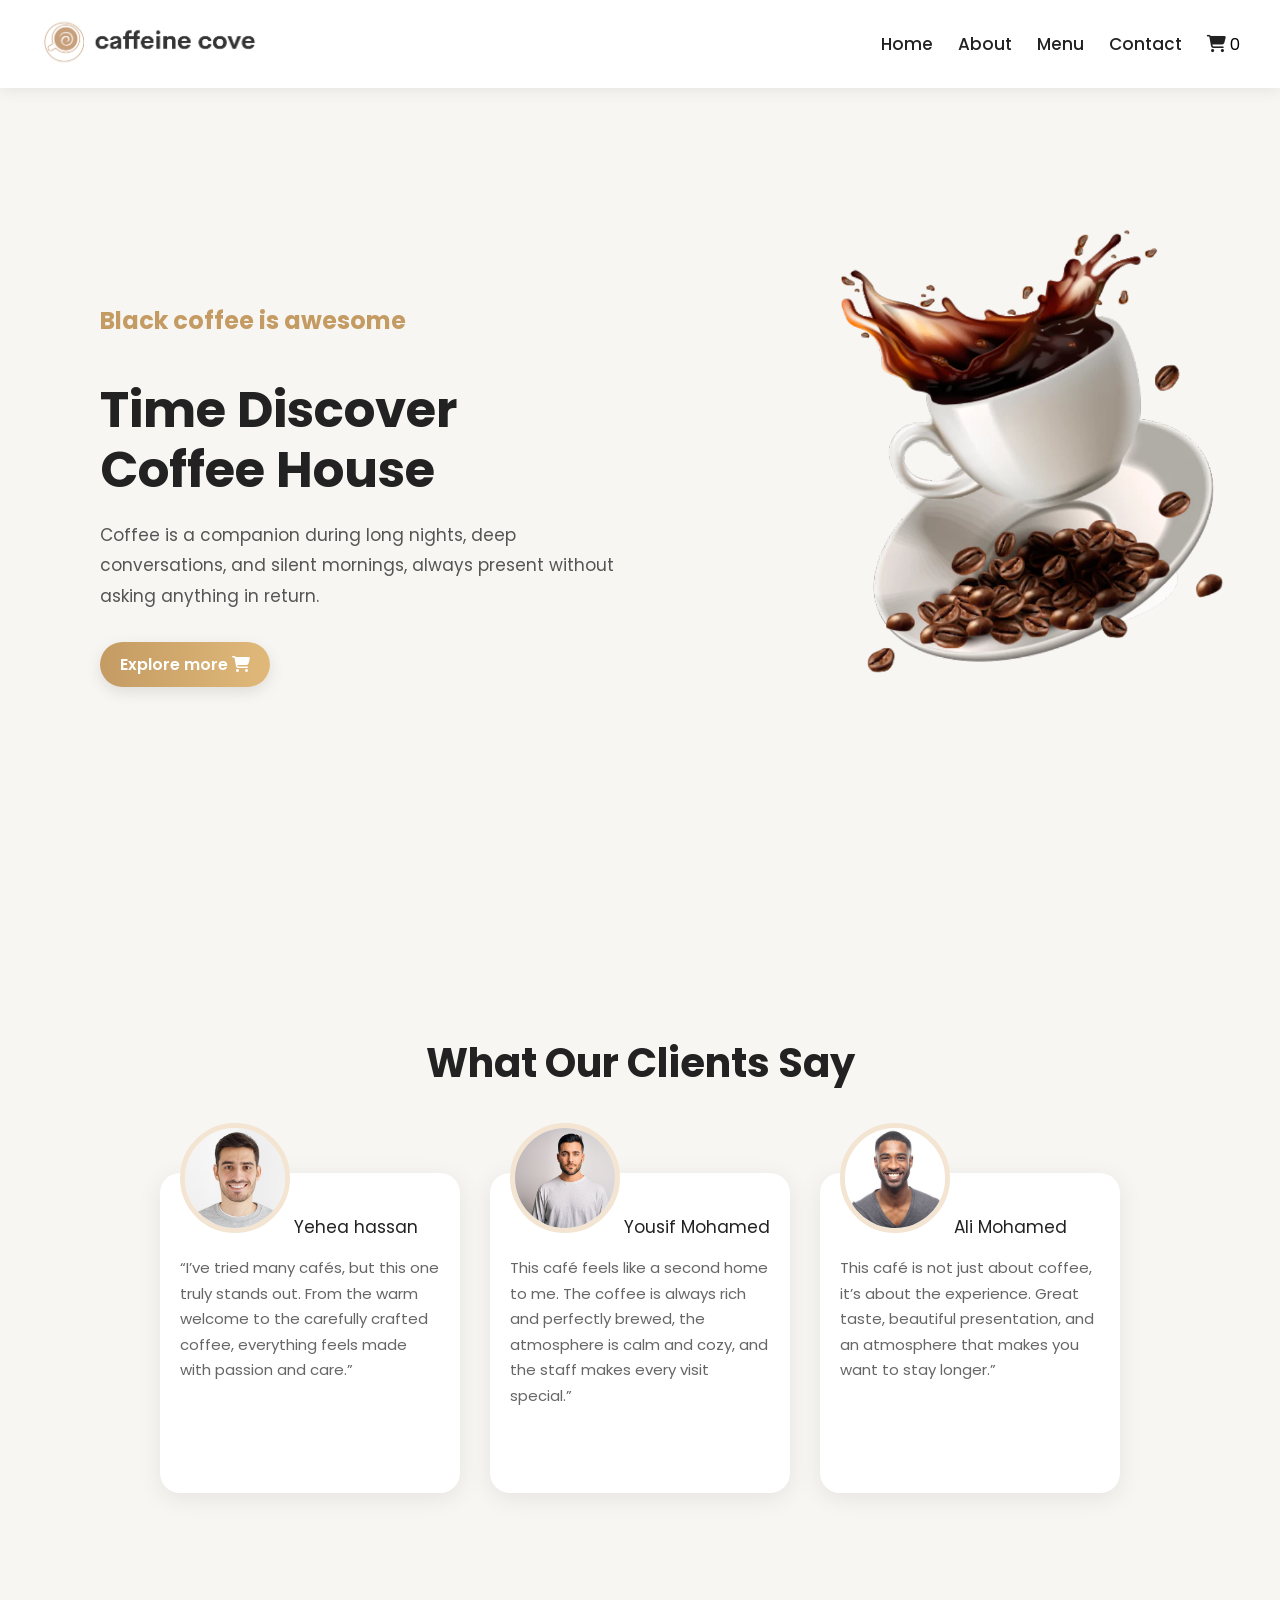
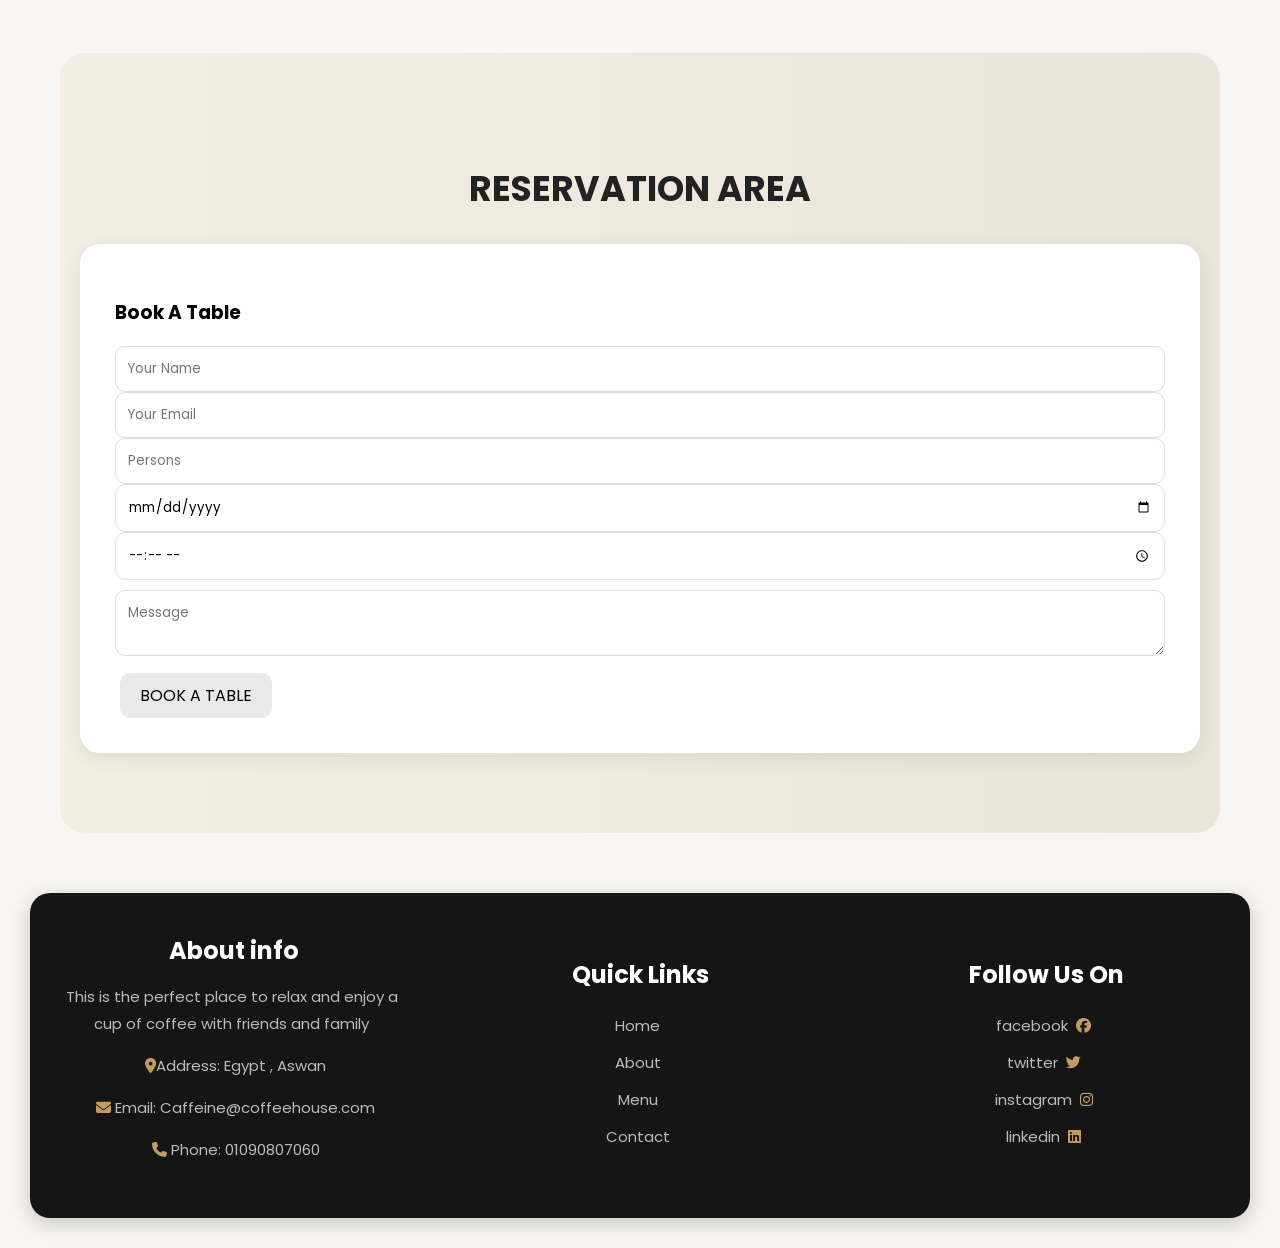
==== index.html @ f9142ec5 "Initial commit" ====
<!DOCTYPE html>
<html lang="en">
<head>
    <meta charset="UTF-8">
    <meta name="viewport" content="width=device-width, initial-scale=1.0">
    <title>Coffee shop</title>
    <!--css files-->
    <link rel="stylesheet" href="style.css">
    <link rel="stylesheet" href="https://cdnjs.cloudflare.com/ajax/libs/font-awesome/6.5.0/css/all.min.css">
</head>
<body>
    <!-- start the header-->
    <header>
        <!-- start the navbar-->
        <nav>
            <!-- start the Home section-->
            <div class="logo">
                <a href="#home">
                    <img src="images/logo.png" alt="logo">
                </a>
            </div>
            <div class="list">
              <ul>
                <li><a href="index.html">Home</a></li>
            <li><a href="about_page.html">About</a></li>
            <li><a href="menu_page.html">Menu</a></li>
            <li><a href="contact_page.html">Contact</a></li>
            <li class="cart">
                <a href="cart.html"><i class="fa-solid fa-cart-shopping"></i></a>
         <span id="cart-count">0</span>
             </li>
              </ul>
            </div>
        </nav>
        <!-- End the navbar-->
    </header>
    <!-- End the header-->
     <!-- start the Home section-->
      <section class="Home" id="home"> 
         <div class="Text">
         <h2>Black coffee is awesome</h2>
         <h1>Time Discover<br> Coffee House</h1>
         <p>Coffee is a companion during long nights, deep conversations, and silent mornings, always present without asking anything in return.</p>
         <button onclick="window.location.href='menu_page.html'">Explore more <i class="fa-solid fa-cart-shopping cart-icon"></i></button>
        </div>
            </section>
            <!-- End the Home section-->

                 <!-- start the Testimonials section-->
                 <section class="Testimonials" id="testimonials">
                    <h2>What Our Clients Say</h2>
                    <div class="Clients">
                    <div>
                     <img src="images/person1.jpg" alt="person1">
                     <span>Yehea hassan</span>
                     <p>“I’ve tried many cafés, but this one truly stands out. From the warm welcome to the carefully crafted coffee, everything feels made with passion and care.”</p>
                    </div>
                    <div>
                    <img src="images/person2.jpg" alt="person2">
                    <span>Yousif Mohamed</span>
                     <p>This café feels like a second home to me. The coffee is always rich and perfectly brewed, the atmosphere is calm and cozy, and the staff makes every visit special.”</p>
                    </div>
                    <div>
                     <img src="images/person3.jpg" alt="person3">
                     <span>Ali Mohamed</span>
                     <p>This café is not just about coffee, it’s about the experience. Great taste, beautiful presentation, and an atmosphere that makes you want to stay longer.”</p>
                    </div>
                    </div>
                 </section>
                 <!-- End the Testimonials section-->

                  <!-- start the contact section-->
                  <section class="contact" id="contact">
                    <div class="heading">
                      <h2>RESERVATION AREA</h2>
                      </div>
                      <div class="form">
                        <div class="head">
                        <h3>Book A Table</h3>
                        </div>
                        <input type="text" placeholder="Your Name">
                        <input type="email" placeholder="Your Email">
                        <input type="text" placeholder="Persons">
                        <input type="date">
                        <input type="time">
                        <textarea class="text" placeholder="Message"></textarea>
                        <button class="btn">BOOK A TABLE</button>
                      </div>
                      </section>
                       <!-- End the contact section-->

                        <!-- start the footer section-->
                        <footer class="footer">
                            <div class="about_info">
                                <span>About info</span>
                                <p>This is the perfect place to relax and enjoy a cup of coffee with friends and family</p>
                                <div class="contact-info">
                                <p><i class="fa-solid fa-location-dot"></i>Address: Egypt , Aswan </p>
                                <p><i class="fa-solid fa-envelope"></i> Email: Caffeine@coffeehouse.com</p>
                               <p><i class="fa-solid fa-phone"></i> Phone: 01090807060</p>
                                </div>
                            </div>
                            <div class="links">
                            <h3>Quick Links</h3>
                            <ul>
                           <li><a href="index.html">Home</a></li>
                           <li><a href="about_page.html">About</a></li>
                           <li><a href="menu_page.html">Menu</a></li>
                           <li><a href="contact_page.html">Contact</a></li>             
                             </ul>
                            </div>
                          <div class="social">
                            <h3>Follow Us On</h3>
                            <ul>
                            <li><a href="#">facebook<i class="fa-brands fa-facebook"></i></a></li>
                            <li><a href="#">twitter<i class="fa-brands fa-twitter"></i></a></li>
                            <li><a href="#">instagram<i class="fa-brands fa-instagram"></i></a></li>
                            <li><a href="#">linkedin<i class="fa-brands fa-linkedin"></i></a></li>
                            </ul>
                            </div>
                            </footer>
<script src="main.js"></script>
</body>
</html>
---- style.css ----
/* Google Font */
@import url('https://fonts.googleapis.com/css2?family=Poppins:wght@300;400;500;600;700&display=swap');

html{
    scroll-behavior: smooth;
}

*{
    box-sizing: border-box;
    font-family: 'Poppins', sans-serif;
}
li{
list-style-type: none;
}
body{
    margin: 0;
    padding: 0;
    background-color: #f8f6f3;
}

/* ================= NAVBAR ================= */

header nav{
    background-color: rgba(255,255,255,0.95);
    width: 100%;
    display: flex;
    justify-content: space-between;
    align-items: center;
    padding: 12px 40px;
    position: fixed;
    top: 0;
    z-index: 999;
    backdrop-filter: blur(10px);
    box-shadow: 0 2px 15px rgba(0,0,0,0.08);
}

.logo img{
    width: 220px;
}

.list ul{
    display: flex;
    align-items: center;
    gap: 25px;
    padding: 0;
}

.list ul li a{
    text-decoration: none;
    color: #222;
    font-size: 17px;
    font-weight: 500;
    transition: 0.3s;
    position: relative;
}

.list ul li a::after{
    content: "";
    position: absolute;
    width: 0%;
    height: 2px;
    background-color: #c49b63;
    left: 0;
    bottom: -5px;
    transition: 0.3s;
}

.list ul li:hover a::after{
    width: 100%;
}

.list ul li:hover a{
    color: #c49b63;
}

/* ================= HOME ================= */

.Home{
    width: 100%;
    min-height: 100vh;
    background: url(images/coffee-home.png) no-repeat right center;
    background-size: 500px;
    background-color: #f8f6f3;
    display: flex;
    align-items: center;
    padding: 120px 100px 50px;
}

.Home .Text{
    width: 50%;
}

.Home h2{
    color: #c49b63;
    font-size: 24px;
    margin-bottom: 10px;
}

.Home h1{
    font-size: 50px;
    line-height: 1.2;
    color: #222;
    margin-bottom: 20px;
}

.Home p{
    color: #555;
    line-height: 1.8;
    font-size: 17px;
    margin-bottom: 30px;
}

.Home button{
    background: linear-gradient(to right,#c49b63,#e0b97a);
    color: white;
    padding: 10px 20px;
    border-radius: 35px;
    border: none;
    cursor: pointer;
    font-size: 16px;
    font-weight: 600;
    transition: 0.3s;
    box-shadow: 0 5px 15px rgba(0,0,0,0.1);
}

.Home button:hover{
    transform: translateY(-3px);
    background: linear-gradient(to right,#b4884d,#d9a45b);
}

/* ================= TESTIMONIALS ================= */

.Testimonials{
    padding: 100px 50px;
}

.Testimonials h2{
    font-size: 40px;
    color: #222;
    margin-bottom: 80px;
    text-align: center;
}

.Testimonials .Clients{
    display: flex;
    gap: 30px;
    justify-content: center;
    flex-wrap: wrap;
}

.Testimonials .Clients div{
    width: 300px;
    min-height: 320px;
    background-color: white;
    border-radius: 20px;
    padding: 20px;
    box-shadow: 0 5px 25px rgba(0,0,0,0.08);
    transition: 0.3s;
}

.Testimonials .Clients div:hover{
    transform: translateY(-10px);
}

.Testimonials .Clients div img{
    width: 110px;
    height: 110px;
    object-fit: cover;
    border-radius: 50%;
    border: 5px solid #f3e5d2;
    margin-top: -70px;
}

.Testimonials .Clients div span{
    margin-top: 10px;
    font-size: 17px;
    color: #222;
}

.Testimonials .Clients div p{
    color: #666;
    line-height: 1.7;
    font-size: 15px;
}

/* ================= CONTACT ================= */

.contact{
    padding: 80px 20px;
    border-radius: 25px;
    margin: 60px;
    background: linear-gradient(to right,#f3ede4,#ebe4da);
}
.contact .heading span{
text-align: center;
font-size: 20px;

}

.contact .heading h2{
    font-size: 35px;
    color: #222;
    text-align: center;
}

.contact .form{
    background-color: white;
    border-radius: 20px;
    padding: 35px;
    box-shadow: 0 5px 20px rgba(0,0,0,0.08);
}

.contact .form input,
.contact .form textarea{
    width: 100%;
    border: 1px solid #ddd;
    border-radius: 10px;
    padding: 12px;
    outline: none;
    transition: 0.3s;
}

.contact .form input:focus,
.contact .form textarea:focus{
    border-color: #c49b63;
}

.contact .form .btn{
    border: none;
    border-radius: 10px;
    font-size: 16px;
    background: #eae9e9;
    transition: 0.3s;
    text-align: center;
    padding: 10px 20px;
    margin-left: 5px;
}

.contact .form .btn:hover{
    background-color: #c49b63;
}

/* ================= FOOTER ================= */

/* footer */

.footer{
    background-color: #151515;
    padding: 40px 30px;
    margin: 30px;
    display: flex;
    flex-direction: row;
    justify-content: space-between;
    align-items: flex-start;
    border-radius: 20px;
    box-shadow: 0 5px 20px rgba(0,0,0,0.2);
    text-align: center;
}

.footer h3,
.footer span{
    color: #fff;
    margin-bottom: 20px;
    font-size: 24px;
    font-weight: bold;
}

.footer p,
.footer a{
    color: #bbb;
    line-height: 1.8;
    transition: 0.3s ease;
    text-decoration: none;
    margin-right: 5px;
    font-size: 15px;
}

.footer a:hover{
    color: #c49b63;
    padding-left: 5px;
}

.footer .about_info,
.footer .links,
.footer .social{
    width: 30%;
}

.footer ul{
    padding: 0;
}

.footer li{
    margin-bottom: 10px;
}

.footer i{
    margin-left: 8px;
    color: #c49b63;

}

.footer .social a i{
    transition: 0.3s;
}

.footer .social a:hover i{
    transform: scale(1.2);
}

/* ================= SCROLLBAR ================= */

::-webkit-scrollbar{
    width: 10px;
}

::-webkit-scrollbar-thumb{
    background-color: #c49b63;
    border-radius: 20px;
}
.Menu{
display: flex;
justify-content: space-between;
flex-direction: column;
background-color: #dbd8d498;
margin: 30px;
}
.Menu .menu_contect{
display: flex;
justify-content: space-between;
align-items: center;
padding: 15px 100px;
margin: 10px 60px;

}

.Menu .menu_contect .drinks_1 div,
.Menu .menu_contect .drinks_2 div{
  background: #f9f9f9;
  padding: 15px;
  border-radius: 10px;
  width: 520px;
  display: flex;
  flex-direction: column;
  margin-bottom: 10px;
  
}
.Menu .menu_contect .drinks_1 div div,
.Menu .menu_contect .drinks_2 div div{
display: flex;
  flex-direction: row;
  background-color: #f7f7f7;
  width: 500px;
  gap: 10px;
}
.Menu .menu_contect div h4{
  font-size: 18px;
  margin-bottom: 5px;
  text-align: left;
  margin-bottom: 10px;
}

.Menu .menu_contect span{
  font-weight: bold;
  color: #c49b63;
  margin: 20px 15px;
  text-align: center;
  font-size: 17px;
}

.Menu .menu_contect img{
  width: 70px;
  height: 70px;
  object-fit: cover;
}
.Menu .menu_contect p{
  margin: 0;
  font-size: 17px;
  font-weight: bold;
  color: #100e0e;
  width: 70%;
  margin-left: 10px;
}
.Menu .menu_contect img,
.Menu .menu_contect p{
  display: inline-flex;
  align-items: center;
}

.Menu .tag{
display: flex;
flex-direction: column;
margin-bottom: 10px;
padding-bottom: 8px;
}
.Menu .tag h4{
font-size: 20px;
margin-left: 5px;
color: rgb(247, 129, 90);
text-align: center;
align-items: flex-start;
}
.Menu .tag h3{
font-size: 29px;
margin: 5px;
font-weight: bold;
text-align: center;
margin-top: -20px;
}
.Menu .btn.add-to-cart {
    text-decoration: none;
    color: #f3e5d2;
    background-color: #847f71;
    border: 1px solid #000000;
    font-weight: bold;
    text-align: center;       
    font-size: 16px;
    padding: 10px 20px;       
    cursor: pointer;          
    transition: 0.2s ease-in-out;
    border-radius: 6px;       
    display: inline-block;    
}
.Menu .btn.add-to-cart:hover {
    background-color: #d1a568;
    transform: scale(1.05);   
}
.about_page {
  padding: 80px 5%;
  background: #1a1a1a;
}

.about-label {
  font-size: 19px;
  color: #d4a85a;
  letter-spacing: 3px;
  text-transform: uppercase;
  margin-bottom: 10px;
}

.about-title {
  font-size: 36px;
  color: #dcd5d5;
  margin-bottom: 40px;
}

.about-title span {
  color: #d4a85a;
}


.about-container {
  display: flex;
  align-items: center;
  justify-content: space-between;
  gap: 60px;
  flex-wrap: wrap;
}

.about-img-wrap {
  position: relative;
  flex: 1;
  min-width: 300px;
}

.about-img-main {
  width: 90%;
  border-radius: 12px;
  position: relative;
  z-index: 2; 
}


.about-img-small {
  position: absolute;
  bottom: 7px;   
  left: 400px;
  width: 190px;
  height: 100px;
  border-radius: 10px;
  border: 5px solid #1a1a1a;
  z-index: 5; 
}

.about-text {
  flex: 1;
  min-width: 300px;
}

.about-text p {
  color: #f6f3f3;
  font-size: 22px;
  line-height: 1.9;
  margin-bottom: 24px;
}

.feature-item {
  display: flex;
  gap: 16px;
  margin-bottom: 20px;
}

.feature-icon {
  width: 44px;
  height: 44px;
  background: rgba(212, 168, 90, 0.15);
  border-radius: 10px;
  display: flex;
  align-items: center;
  justify-content: center;
  color: #efc377;
}

.feature-text h4 {
  color: #fff;
  margin-bottom: 5px;
}

.feature-text p {
  color: #c0bdbd;
  font-size: 15px;
}


.stats-row {
  display: flex;
  gap: 30px;
  margin-top: 30px;
  border-top: 1px solid rgba(255,255,255,0.1);
  padding-top: 20px;
}

.stat-num {
  font-size: 28px;
  color: #d4a85a;
  font-weight: bold;
}

.stat-lbl {
  font-size: 13px;
  color: #dfdede;
}
.reveal {
  opacity: 0;
  transform: translateY(30px);
  transition: 0.7s;
}

.reveal.visible {
  opacity: 1;
  transform: translateY(0);
}
.contact-page {
  height: 100vh;
  display: flex;
  justify-content: center;
  align-items: center;
}

.container {
  background: white;
  padding: 25px;
  width: 320px;
  border-radius: 15px;
  text-align: center;
  box-shadow: 0 5px 15px rgba(0,0,0,0.2);
}

.container h2 {
  margin-bottom: 15px;
}

.container input, textarea {
  width: 100%;
  margin: 10px 0;
  padding: 10px;
  border-radius: 8px;
  border: 1px solid #ccc;
  outline: none;
}

.container input:focus, textarea:focus {
  border-color: brown;
}

.container button {
  width: 100%;
  padding: 10px;
  background: brown;
  color: white;
  border: none;
  border-radius: 8px;
  cursor: pointer;
  transition: 0.3s;
}

 .container button:hover {
  background: black;
}

.container #msg {
  margin-top: 10px;
  font-size: 14px;
  color: green;
}

.container .info {
  margin-top: 15px;
  font-size: 14px;
  color: #555;
}
@media (max-width: 768px) {
  .about-container {
    flex-direction: column;
  }

  .about-img-small {
    width: 100px;
    right: 0;
    bottom: -10px;
  }
}
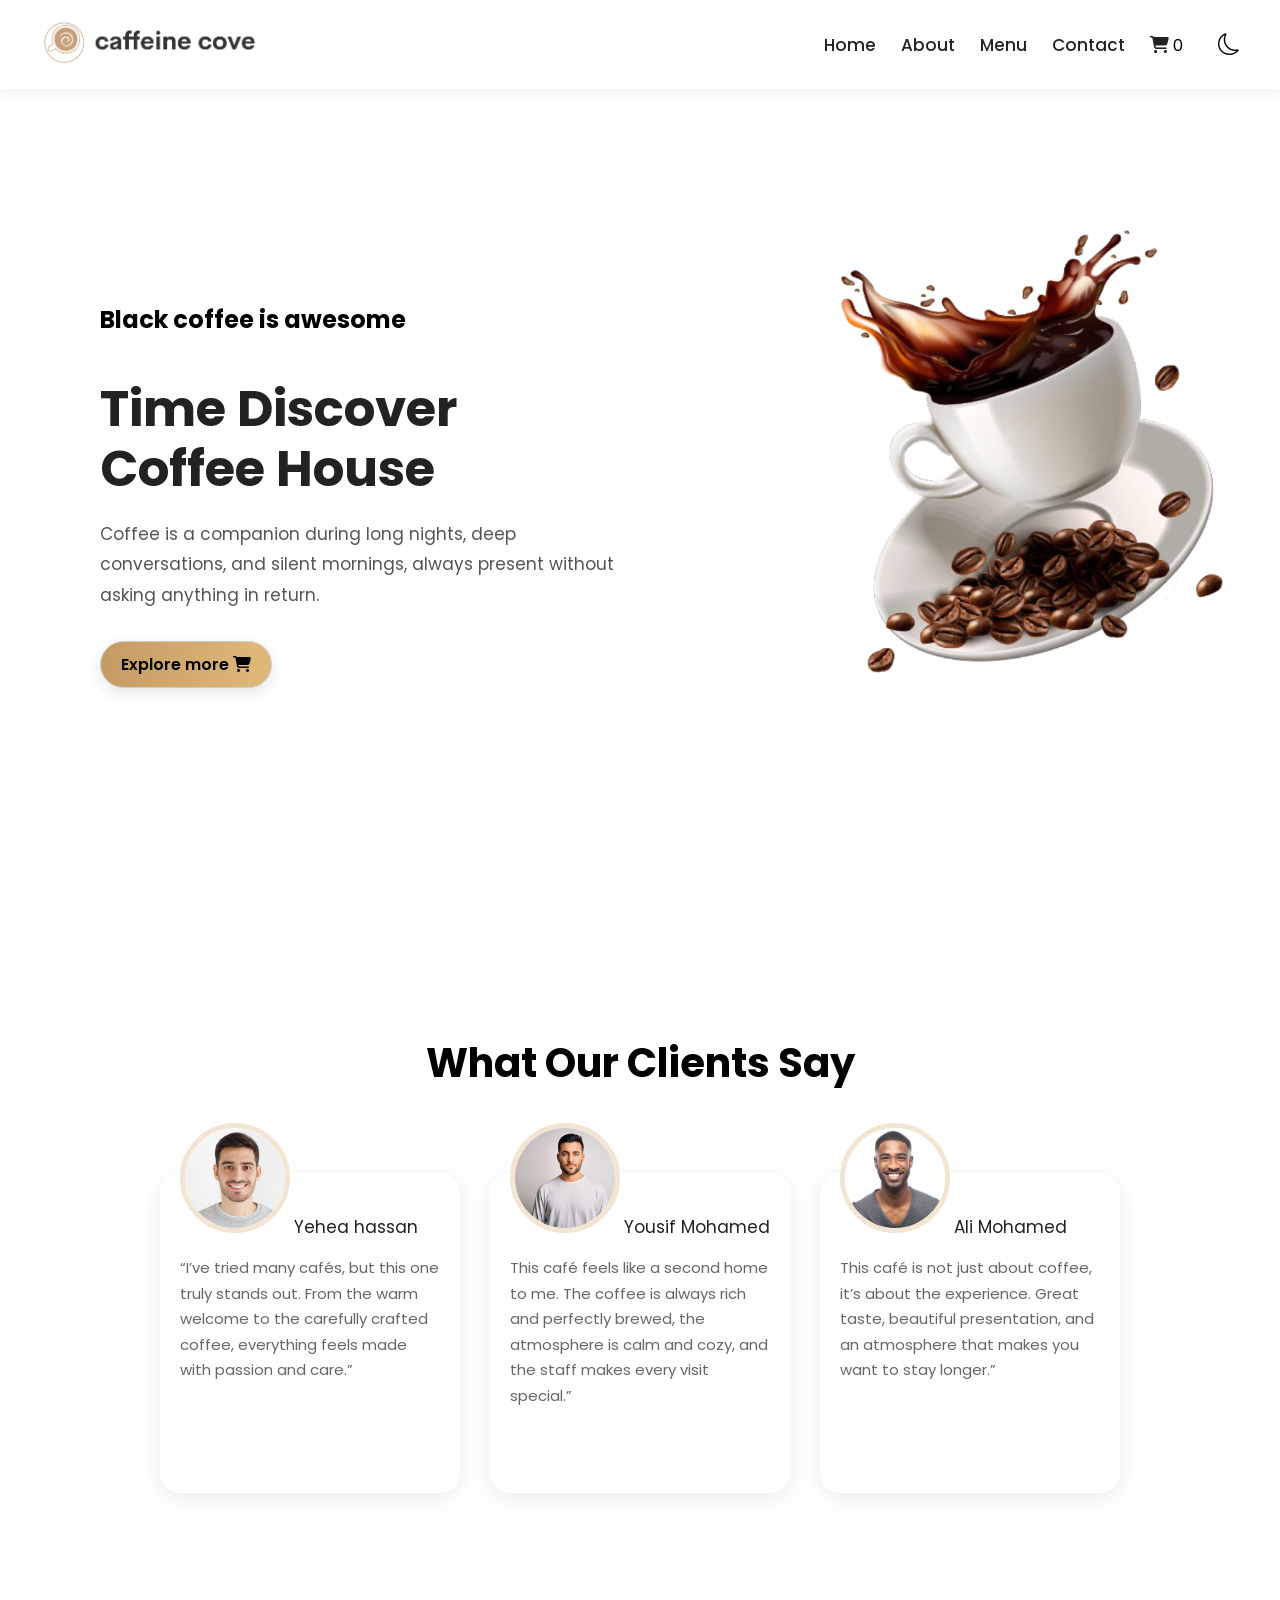
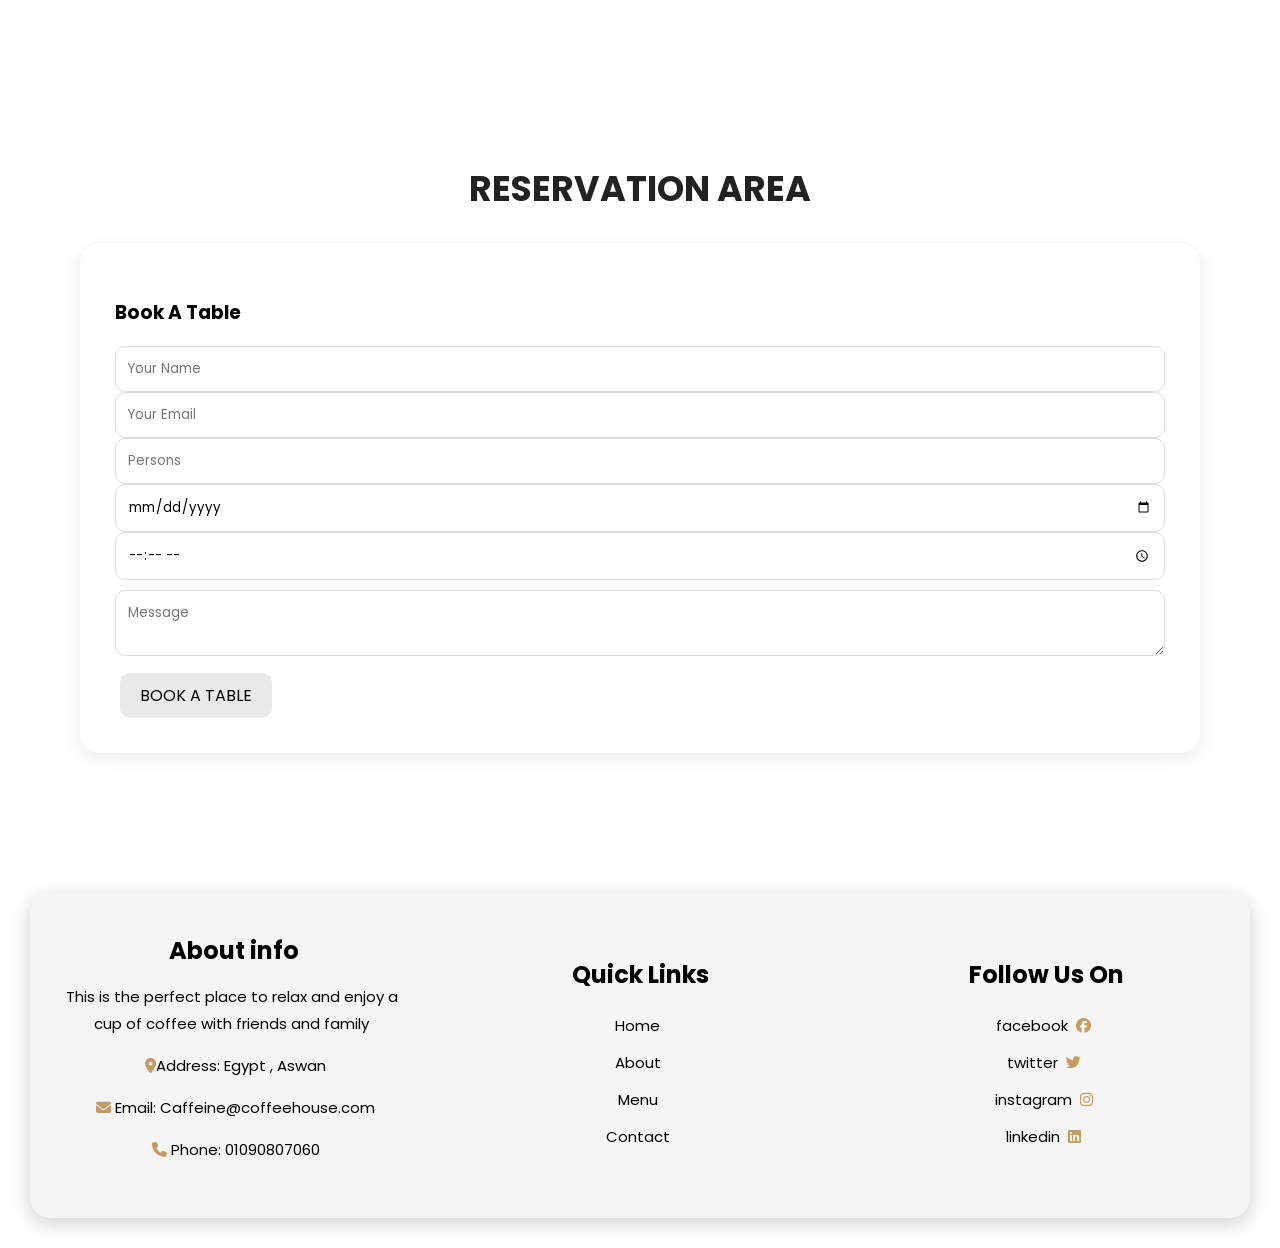
==== commit 259f7c9a: "After adding The Dark and light mode" ====
--- a/index.html
+++ b/index.html
@@ -7,20 +7,23 @@
     <!--css files-->
     <link rel="stylesheet" href="style.css">
     <link rel="stylesheet" href="https://cdnjs.cloudflare.com/ajax/libs/font-awesome/6.5.0/css/all.min.css">
+    <link rel="stylesheet" href="https://cdn.jsdelivr.net/npm/bootstrap-icons@1.11.3/font/bootstrap-icons.min.css">
+    
 </head>
-<body>
+<body class="light">
     <!-- start the header-->
     <header>
         <!-- start the navbar-->
         <nav>
             <!-- start the Home section-->
             <div class="logo">
-                <a href="#home">
+                <a href="index.html">
                     <img src="images/logo.png" alt="logo">
                 </a>
             </div>
             <div class="list">
               <ul>
+                
                 <li><a href="index.html">Home</a></li>
             <li><a href="about_page.html">About</a></li>
             <li><a href="menu_page.html">Menu</a></li>
@@ -29,6 +32,9 @@
                 <a href="cart.html"><i class="fa-solid fa-cart-shopping"></i></a>
          <span id="cart-count">0</span>
              </li>
+      <li id="mode">
+        <i id="icon" class="bi bi-moon"></i>
+    </li>
               </ul>
             </div>
         </nav>
@@ -103,10 +109,10 @@
                             <div class="links">
                             <h3>Quick Links</h3>
                             <ul>
-                           <li><a href="index.html">Home</a></li>
-                           <li><a href="about_page.html">About</a></li>
+                            <li><a href="index.html">Home</a></li>
+                         <li><a href="about_page.html">About</a></li>
                            <li><a href="menu_page.html">Menu</a></li>
-                           <li><a href="contact_page.html">Contact</a></li>             
+                           <li><a href="contact_page.html">Contact</a></li>           
                              </ul>
                             </div>
                           <div class="social">
--- a/style.css
+++ b/style.css
@@ -16,6 +16,122 @@
     margin: 0;
     padding: 0;
     background-color: #f8f6f3;
+}
+body.dark{
+    background-color: #000;
+    color: white;
+}
+
+body.light{
+    background-color: white;
+    color: black;
+}
+
+#mode{
+    font-size: 22px;
+    cursor: pointer;
+    margin-left: 10px;
+}
+
+body.dark nav{
+    background-color: #1a1a1a;
+}
+body.dark nav li a{
+    color: #ffffff;
+}
+body.dark .Home{
+ background-color: #1a1a1a;
+    color: white;
+}
+body.dark .Home h1,body.dark .Home p{
+    background-color: #1a1a1a;
+    color: white;
+}
+body.dark .card{
+    background-color: #222;
+    color: white;
+}
+
+body.dark button{
+    background-color: #333;
+}
+body.dark .Testimonials{
+background-color: #1a1a1a;
+}
+body.dark .Testimonials h2{
+ color: rgb(245, 175, 84);
+}
+body.dark .contact{
+background-color: #1a1a1a;
+color: white;
+}
+body.dark .contact .heading h2{
+ color: rgb(245, 175, 84);
+}
+body.dark .contact .form{
+background-color: #3c3b3b;
+}
+body.dark .contact .form .head h3{
+color: rgb(245, 175, 84);
+}
+
+body.dark footer{
+    background-color: #1a1a1a;
+    color: white;
+}
+body.dark footer .about_info .contact-info p , body.dark footer .about_info  p {
+  background-color: #1a1a1a;
+    color: white;
+}
+body.light nav{
+    background-color: white;
+}
+
+body.light nav a{
+    color: black;
+}
+
+body.light section{
+    background-color: white;
+    color: black;
+}
+body.light section h2,h1,p{
+    background-color: #ffffff;
+    color: #000000;
+}
+body.light .card{
+    background-color: white;
+    color: black;
+    border: 1px solid #ddd;
+}
+
+body.light button{
+    background-color: white;
+    color: black;
+    border: 1px solid #ccc;
+}
+
+body.light input,
+body.light textarea{
+    background-color: white;
+    color: black;
+    border: 1px solid #ccc;
+}
+body.light footer .about_info .contact-info p , body.light footer .about_info  p , body.light footer .about_info  span {
+  background-color: #f5f5f5;
+    color: black;
+}
+body.light footer .links h3 , body.light footer .links a {
+background-color: #f5f5f5;
+    color: black;
+}
+body.light footer .social h3 , body.light footer .social a {
+background-color: #f5f5f5;
+    color: black;
+}
+body.light footer{
+    background-color: #f5f5f5;
+    color: black;
 }
 
 /* ================= NAVBAR ================= */
@@ -73,7 +189,7 @@
     color: #c49b63;
 }
 
-/* ================= HOME ================= */
+/* ================= HOME page ================= */
 
 .Home{
     width: 100%;
@@ -189,7 +305,7 @@
     padding: 80px 20px;
     border-radius: 25px;
     margin: 60px;
-    background: linear-gradient(to right,#f3ede4,#ebe4da);
+     background-color: #282727;
 }
 .contact .heading span{
 text-align: center;
@@ -242,7 +358,6 @@
 
 /* ================= FOOTER ================= */
 
-/* footer */
 
 .footer{
     background-color: #151515;
@@ -318,6 +433,7 @@
     background-color: #c49b63;
     border-radius: 20px;
 }
+/* ================= Menu page ================= */
 .Menu{
 display: flex;
 justify-content: space-between;
@@ -333,7 +449,6 @@
 margin: 10px 60px;
 
 }
-
 .Menu .menu_contect .drinks_1 div,
 .Menu .menu_contect .drinks_2 div{
   background: #f9f9f9;
@@ -425,6 +540,16 @@
     background-color: #d1a568;
     transform: scale(1.05);   
 }
+
+
+.Menu .cart i{
+color: #222;
+margin: 4px;
+padding: 2px;
+transition: 0.1s ease-in-out;
+cursor: pointer;
+}
+/* ================= About page ================= */
 .about_page {
   padding: 80px 5%;
   background: #1a1a1a;
@@ -448,7 +573,7 @@
   color: #d4a85a;
 }
 
-
+/* ================= Contact page ================= */
 .about-container {
   display: flex;
   align-items: center;
@@ -550,6 +675,7 @@
   opacity: 1;
   transform: translateY(0);
 }
+/* ================= Contact page ================= */
 .contact-page {
   height: 100vh;
   display: flex;
@@ -619,4 +745,4 @@
     right: 0;
     bottom: -10px;
   }
-}+}
